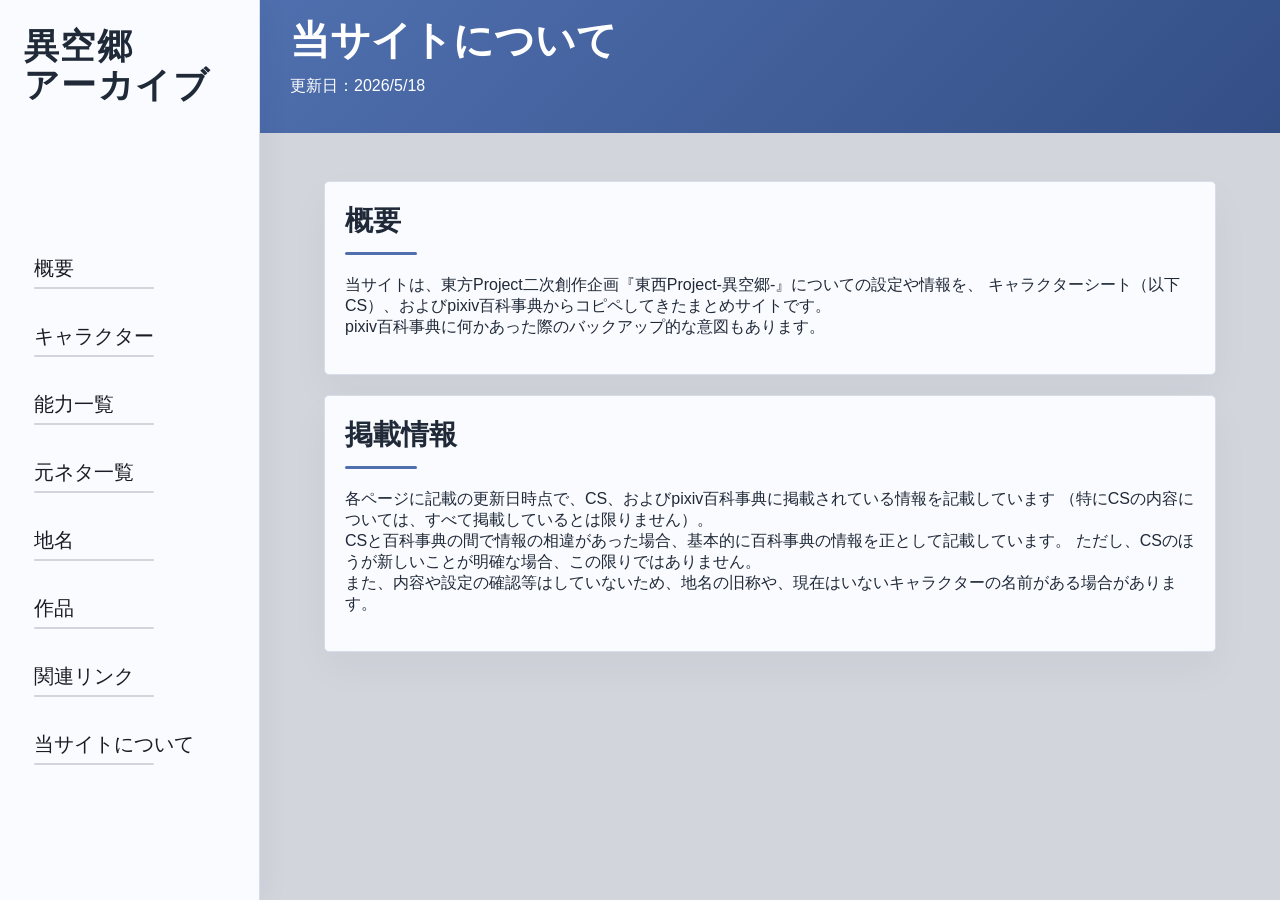
==== about.html @ a105679f "Add files via upload" ====
<!DOCTYPE html>
<html lang="ja">
<head>
  <meta charset="UTF-8" />
  <meta name="viewport" content="width=device-width, initial-scale=1.0" />
  <link rel="stylesheet" href="css/base.css">
  <script src="js/main.js" defer></script>
  <title>異空郷</title>
</head>

<body>
  <div class="mobile-header">
    <div class="mobile-title">異空郷</div>
    <button class="menu-button" id="menuButton" aria-label="メニューを開く">
      <span></span>
      <span></span>
      <span></span>
    </button>
  </div>

  <div class="overlay" id="overlay"></div>

  <div class="site">
    <aside class="sidebar" id="sidebar">
      <div class="site-title">異空郷<br>アーカイブ</div>

      <nav class="nav">
        <a href="index.html">概要</a>
        <a href="character.html">キャラクター</a>
        <a href="abilities.html">能力一覧</a>
        <a href="originalsourse.html">元ネタ一覧</a>
        <a href="places.html">地名</a>
        <a href="works.html">作品</a>
        <a href="links.html">関連リンク</a>
        <a href="about.html">当サイトについて</a>
      </nav>
    </aside>

    <main class="main">
      <header class="hero">
        <h1>当サイトについて</h1>
        <p>更新日：2026/5/18</p>
      </header>

      <div class="content">
        <section class="section">
          <h2>概要</h2>
          <p>
            当サイトは、東方Project二次創作企画『東西Project-異空郷-』についての設定や情報を、
            キャラクターシート（以下CS）、およびpixiv百科事典からコピペしてきたまとめサイトです。<br>
            pixiv百科事典に何かあった際のバックアップ的な意図もあります。
          </p>
        </section>

        <section class="section">
          <h2>掲載情報</h2>
          <p>
            各ページに記載の更新日時点で、CS、およびpixiv百科事典に掲載されている情報を記載しています
            （特にCSの内容については、すべて掲載しているとは限りません）。<br>
            CSと百科事典の間で情報の相違があった場合、基本的に百科事典の情報を正として記載しています。
            ただし、CSのほうが新しいことが明確な場合、この限りではありません。<br>
            また、内容や設定の確認等はしていないため、地名の旧称や、現在はいないキャラクターの名前がある場合があります。
          </p>
        </section>


      </div>
    </main>
  </div>

</body>
</html>
---- css/base.css ----
:root {
  --color-bg: #d3d5dd;
  --color-surface: #fafbff;
  --color-text: #1f2937;
  --color-muted: #191c24;
  --color-line: #d8dee9;
  --color-primary: #4f6fae;
  --color-primary-dark: #344f86;
  --sidebar-width: 260px;
}

* {
  box-sizing: border-box;
}

body {
  margin: 0;
  font-family:
    "Noto Sans JP",
    "Yu Gothic",
    sans-serif;
  color: var(--color-text);
  background: var(--color-bg);
}

a {
  color: inherit;
  text-decoration: none;
}

.site {
  display: flex;
  min-height: 100vh;
}


/* ################################################################################### */
/* PCサイドメニュー */
/* ################################################################################### */
.sidebar {
  width: var(--sidebar-width);
  padding: 28px 24px;
  flex-shrink: 0;
  background: #fff;
  position: fixed;
  top: 0;
  bottom: 0;
  left: 0;
  z-index: 20;
  background: var(--color-surface);
  border-right: 1px solid var(--color-line);
  box-shadow: 8px 0 24px rgba(15, 23, 42, 0.04);
}

.site-title {
  font-family:
    "Shippori Mincho",
    "Yu Mincho",
    serif;
  font-size: 35px;
  font-weight: bold;
  line-height: 1.1;
  margin: 0 0 150px;
  letter-spacing: 0.04em;
}

.nav {
  display: flex;
  flex-direction: column;
  gap: 34px;
  font-size: 30px;
}

.nav a {
  transition: opacity 0.2s ease;
  font-size: 20px;
  color: var(--color-muted);
  padding: 0 10px;
  border-radius: 10px;
}
.nav a::after {
  content: "";
  display: block;
  width: 120px;
  height: 2px;
  background: var(--color-bg);
  border-radius: 999px;
  margin-top: 5px;
}

.nav a:hover,
.nav a.is-active {
  color: var(--color-primary-dark);
  background: #eef3ff;
  opacity: 0.55;
}

/* ################################################################################### */
/* メイン */
/* ################################################################################### */
.main {
  margin-left: var(--sidebar-width);
  width: calc(100% - var(--sidebar-width));
  min-height: 100vh;
}

.hero {
  background: linear-gradient(135deg, var(--color-primary), var(--color-primary-dark));
  color: #fff;
  padding: 20px 30px;
}
.hero h1 {
  margin: 0;
  line-height: 1;
  font-weight: bold;
  font-size: clamp(30px, 7vw, 40px);
}

.content {
  padding: 48px 64px 80px;
  max-width: 1100px;
}

.section {
  background: var(--color-surface);
  border: 1px solid var(--color-line);
  border-radius: 5px;
  padding: 20px;
  margin-bottom: 20px;
  box-shadow: 0 16px 40px rgba(15, 23, 42, 0.04);
}
.section:last-child {
  margin-bottom: 0;
}
.section h2 {
  font-size: 28px;
  margin: 0 0 20px;
}
.section h2::after {
  content: "";
  display: block;
  width: 72px;
  height: 3px;
  background: var(--color-primary);
  border-radius: 999px;
  margin-top: 12px;
}
.section h3 {
  margin: 0 0 20px;
}
.section h3::after {
  content: "";
  display: block;
  width: 72px;
  height: 3px;
  background: var(--color-primary);
  border-radius: 999px;
  margin-top: 12px;
}
.section_box{
  padding: 8px;
}

a {
  color: #0066cc;
}

.position-table {
  width: 100%;
  border-collapse: collapse;
  table-layout: fixed;
  font-size: 16px;
}
.position-table th,
.position-table td {
  border: 1px solid #cfcfcf;
  padding: 14px 12px;
  text-align: left;
  vertical-align: middle;
}
.position-table th {
  background-color: #e9e9e9;
  font-weight: bold;
}
.position-table td {
  background-color: #f8f9fc;
}
.position-table a {
  color: #0066cc;
  text-decoration: none;
}
.position-table a:hover {
  text-decoration: underline;
}
.position-table rt {
  font-size: 0.65em;
  font-weight: normal;
}

ruby {
  ruby-align: center;
}
rt {
  letter-spacing: 0;
}


.places-table {
  width: 100%;
  border-collapse: collapse;
  table-layout: fixed;
  font-size: 16px;
}
.places-table th,
.places-table td {
  border: 1px solid #cfcfcf;
  padding: 14px 12px;
  text-align: left;
  vertical-align: middle;
}
.places-table th {
  background-color: #e9e9e9;
  font-weight: bold;
}
.places-table td {
  background-color: #f8f9fc;
}
.places-table a {
  color: #0066cc;
  text-decoration: none;
}
.places-table a:hover {
  text-decoration: underline;
}
.places-table rt {
  font-size: 0.65em;
  font-weight: normal;
}


.works-table {
  width: 100%;
  border-collapse: collapse;
  table-layout: fixed;
  font-size: 16px;
}
.works-table th,
.works-table td {
  border: 1px solid #cfcfcf;
  padding: 14px 12px;
  text-align: left;
  vertical-align: middle;
}
.works-table th {
  background-color: #e9e9e9;
  font-weight: bold;
}
.works-table td {
  background-color: #f8f9fc;
}
.works-table a {
  color: #0066cc;
  text-decoration: none;
}
.works-table th:nth-child(1),
.works-table td:nth-child(1) {
  width: 10%;
}
.works-table th:nth-child(2),
.works-table td:nth-child(2) {
  width: 70%;
}
.works-table th:nth-child(3),
.works-table td:nth-child(3) {
  width: 20%;
}

.content-card {
  background: #fff;
  padding: 10px;
  border-radius: 5px;
}
.table-wrap {
  overflow-x: auto;
}
.ability-table {
  width: 100%;
  min-width: 680px;
  border-collapse: collapse;
}
.ability-table th,
.ability-table td {
  padding: 16px 18px;
  border-top: 1px solid var(--color-line, #d8dee9);
  vertical-align: top;
  text-align: left;
}
.ability-table thead th {
  border-top: none;
  border-bottom: 2px solid var(--color-line, #d8dee9);
  color: var(--color-muted, #6b7280);
  font-size: 0.9rem;
}
.ability-table tbody th {
  width: 220px;
  font-weight: 700;
}
.ability-table a {
  color: var(--color-primary, #4f6fae);
  text-decoration: none;
}
.ability-table a:hover {
  text-decoration: underline;
}
.ability-table p {
  margin: 0;
  line-height: 1.8;
}
.ability-table p + p {
  margin-top: 0.35em;
}
.ability-table th:nth-child(1),
.ability-table td:nth-child(1) {
  width: 25%;
}
.empty-text {
  color: var(--color-muted, #6b7280);
}

@media (max-width: 768px) {
  .table-header {
    display: block;
  }

  .table-count {
    margin-top: 8px;
  }

  .ability-table th,
  .ability-table td {
    padding: 14px;
  }
}


.page-top-button {
  position: fixed;
  right: 24px;
  bottom: 24px;
  width: 48px;
  height: 48px;
  border: none;
  border-radius: 999px;
  background: var(--color-primary, #4f6fae);
  color: #fff;
  font-size: 1.4rem;
  cursor: pointer;
  box-shadow: 0 12px 32px rgba(15, 23, 42, 0.2);
  opacity: 0;
  visibility: hidden;
  transform: translateY(12px);
  transition: opacity 0.2s ease, visibility 0.2s ease, transform 0.2s ease;
  z-index: 100;
}

.page-top-button.is-show {
  opacity: 1;
  visibility: visible;
  transform: translateY(0);
}

.page-top-button:hover {
  background: var(--color-primary-dark, #344f86);
}

@media (max-width: 768px) {
  .page-top-button {
    right: 16px;
    bottom: 16px;
    width: 44px;
    height: 44px;
    font-size: 1.2rem;
  }
}



/* ################################################################################### */
/* スマホ */
/* ################################################################################### */
.mobile-header {
  display: none;
}

.menu-button {
  width: 48px;
  height: 48px;
  border: none;
  background: transparent;
  cursor: pointer;
  padding: 8px;
}

.menu-button span {
  display: block;
  height: 3px;
  background: #111;
  margin: 8px 0;
  transition: 0.2s ease;
}

.overlay {
  display: none;
}


/* スマホ */
@media (max-width: 768px) {
  .site {
    display: block;
  }

  .mobile-header {
    display: flex;
    align-items: center;
    justify-content: space-between;
    height: 64px;
    padding: 0 18px;
    border-bottom: 3px solid var(--color-line);
    background: #fff;
    position: sticky;
    top: 0;
    z-index: 30;
  }

  .mobile-title {
    font-size: 30px;
    font-weight: bold;
  }

  .sidebar {
    transform: translateX(-100%);
    transition: transform 0.25s ease;
    width: 78%;
    max-width: 300px;
    top: 64px;
    bottom: 0;
    height: calc(100vh - 64px);
    padding-top: 32px;
  }

  .sidebar.open {
    transform: translateX(0);
  }

  .site-title {
    font-size: 42px;
    margin-bottom: 80px;
  }

  .nav {
    font-size: 26px;
    gap: 28px;
  }

  .overlay {
    display: block;
    position: fixed;
    inset: 0;
    background: rgba(0, 0, 0, 0.35);
    opacity: 0;
    pointer-events: none;
    transition: opacity 0.25s ease;
    z-index: 10;
  }

  .overlay.show {
    opacity: 1;
    pointer-events: auto;
  }

  .main {
    margin-left: 0;
    width: 100%;
  }

  .hero {
    padding: 56px 22px 28px;
  }

  .hero h1 {
    font-size: 58px;
  }

  .content {
    padding: 36px 24px 64px;
  }

  .section {
    margin-bottom: 20px;
  }

  .section h2 {
    font-size: 20px;
  }

  .section p,
  .section li {
    font-size: 16px;
  }
}
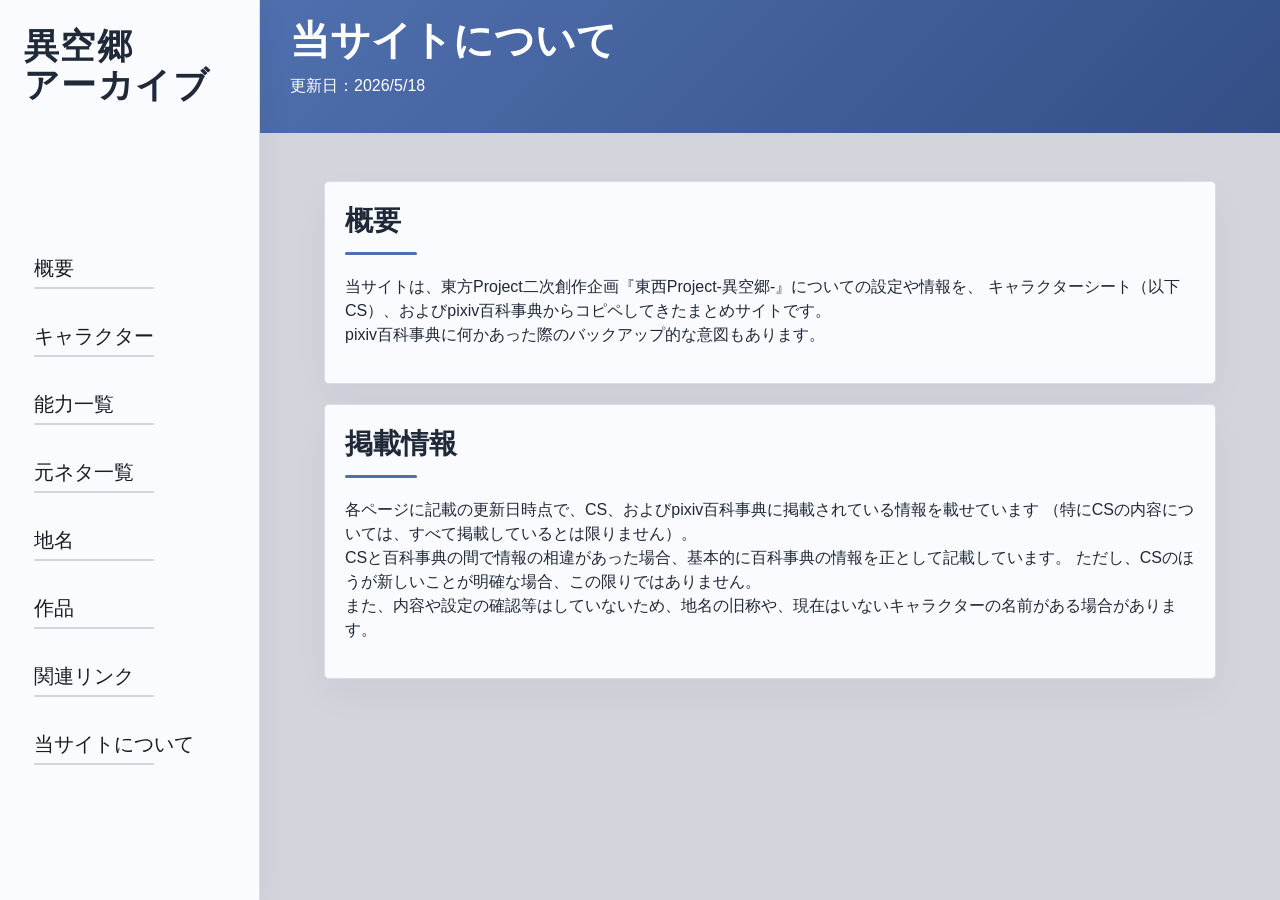
==== commit a97a08a3: "Update about.html" ====
--- a/about.html
+++ b/about.html
@@ -55,7 +55,7 @@
         <section class="section">
           <h2>掲載情報</h2>
           <p>
-            各ページに記載の更新日時点で、CS、およびpixiv百科事典に掲載されている情報を記載しています
+            各ページに記載の更新日時点で、CS、およびpixiv百科事典に掲載されている情報を載せています
             （特にCSの内容については、すべて掲載しているとは限りません）。<br>
             CSと百科事典の間で情報の相違があった場合、基本的に百科事典の情報を正として記載しています。
             ただし、CSのほうが新しいことが明確な場合、この限りではありません。<br>
@@ -69,4 +69,4 @@
   </div>
 
 </body>
-</html>+</html>
--- a/css/base.css
+++ b/css/base.css
@@ -129,6 +129,9 @@
   margin-bottom: 20px;
   box-shadow: 0 16px 40px rgba(15, 23, 42, 0.04);
 }
+.section p{
+  line-height: 1.5;
+}
 .section:last-child {
   margin-bottom: 0;
 }
@@ -264,7 +267,7 @@
 }
 .works-table th:nth-child(1),
 .works-table td:nth-child(1) {
-  width: 10%;
+  width: 15%;
 }
 .works-table th:nth-child(2),
 .works-table td:nth-child(2) {
@@ -272,7 +275,7 @@
 }
 .works-table th:nth-child(3),
 .works-table td:nth-child(3) {
-  width: 20%;
+  width: 15%;
 }
 
 .content-card {
@@ -325,21 +328,6 @@
 }
 .empty-text {
   color: var(--color-muted, #6b7280);
-}
-
-@media (max-width: 768px) {
-  .table-header {
-    display: block;
-  }
-
-  .table-count {
-    margin-top: 8px;
-  }
-
-  .ability-table th,
-  .ability-table td {
-    padding: 14px;
-  }
 }
 
 
@@ -373,16 +361,6 @@
   background: var(--color-primary-dark, #344f86);
 }
 
-@media (max-width: 768px) {
-  .page-top-button {
-    right: 16px;
-    bottom: 16px;
-    width: 44px;
-    height: 44px;
-    font-size: 1.2rem;
-  }
-}
-
 
 
 /* ################################################################################### */
@@ -454,7 +432,7 @@
   }
 
   .site-title {
-    font-size: 42px;
+    font-size: 25px;
     margin-bottom: 80px;
   }
 
@@ -485,18 +463,19 @@
   }
 
   .hero {
-    padding: 56px 22px 28px;
+    padding: 25px 22px;
   }
 
   .hero h1 {
-    font-size: 58px;
+    font-size: 30px;
   }
 
   .content {
-    padding: 36px 24px 64px;
+    padding: 10px 2px;
   }
 
   .section {
+    padding: 10px 5px;
     margin-bottom: 20px;
   }
 
@@ -504,8 +483,25 @@
     font-size: 20px;
   }
 
-  .section p,
-  .section li {
-    font-size: 16px;
-  }
-}+  .section td,
+  .section th {
+    padding: 10px 5px;
+    font-size: 14px;
+  }
+
+  .table-header {
+    display: block;
+  }
+
+  .table-count {
+    margin-top: 8px;
+  }
+
+  .page-top-button {
+    right: 16px;
+    bottom: 16px;
+    width: 44px;
+    height: 44px;
+    font-size: 1.2rem;
+  }
+}
